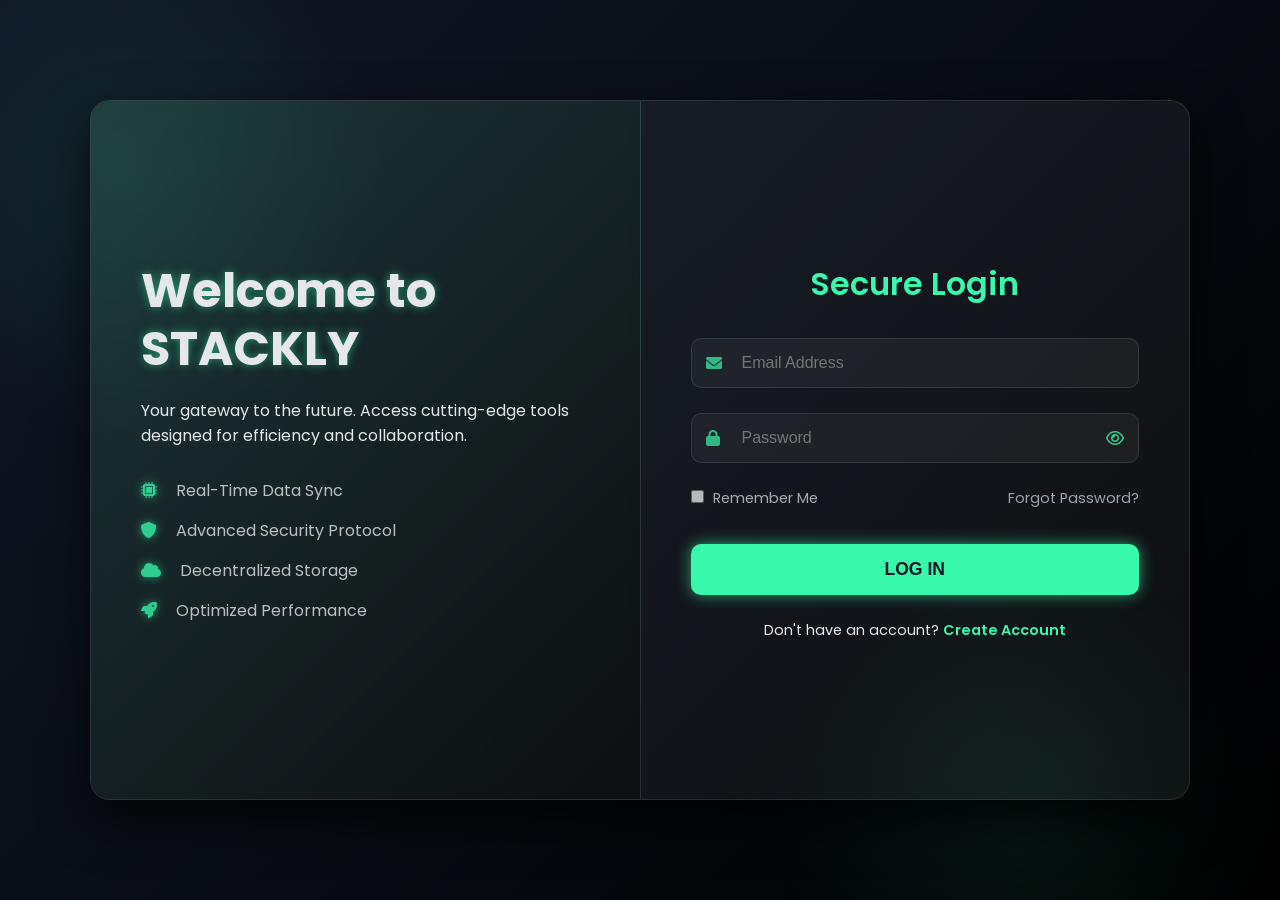
==== index.html @ 0e9701aa "Add files via upload" ====
<!DOCTYPE html>
<html lang="en">
  <head>
    <meta charset="UTF-8" />
    <meta name="viewport" content="width=device-width, initial-scale=1.0" />
    <title>GlowForge Login | Glassmorphism</title>
    <!-- Import Poppins font for modern look -->
    <link
      href="https://fonts.googleapis.com/css2?family=Poppins:wght@300;400;600;700&display=swap"
      rel="stylesheet"
    />
    <!-- Font Awesome for icons -->
    <link
      rel="stylesheet"
      href="https://cdnjs.cloudflare.com/ajax/libs/font-awesome/6.0.0-beta3/css/all.min.css"
    />
    <style>
      /* CSS Reset and Base Styles */
      :root {
        --dark-bg: #111827;
        --glass-bg: rgba(255, 255, 255, 0.05);
        --glass-border: rgba(255, 255, 255, 0.1);
        --neon-green: #38f8ac;
        --neon-shadow: 0 0 15px var(--neon-green), 0 0 30px var(--neon-green);
        --shadow-light: rgba(0, 0, 0, 0.3);
        --shadow-strong: rgba(0, 0, 0, 0.7);
      }

      * {
        margin: 0;
        padding: 0;
        box-sizing: border-box;
      }

      body {
        font-family: "Poppins", sans-serif;
        color: #e5e7eb;
        min-height: 100vh;
        display: flex;
        justify-content: center;
        align-items: center;
        background: linear-gradient(135deg, var(--dark-bg), #000000);
        overflow: hidden;
        position: relative;
        animation: backgroundShift 60s infinite alternate;
      }

      /* Subtle Background Animation (Floating Lights) */
      body::before {
        content: "";
        position: absolute;
        top: 0;
        left: 0;
        width: 100%;
        height: 100%;
        background: radial-gradient(
            circle at 10% 20%,
            rgba(56, 248, 172, 0.15) 0%,
            transparent 20%
          ),
          radial-gradient(
            circle at 80% 90%,
            rgba(56, 248, 172, 0.15) 0%,
            transparent 20%
          );
        animation: floatingLights 20s infinite alternate;
        opacity: 0.5;
        pointer-events: none;
      }

      @keyframes floatingLights {
        0% {
          transform: translate(0, 0) rotate(0deg);
        }
        100% {
          transform: translate(100px, 50px) rotate(5deg);
        }
      }

      /* Main Layout - Split Container */
      .login-container {
        display: flex;
        width: 90%;
        max-width: 1100px;
        min-height: 700px;
        background: var(--glass-bg);
        border: 1px solid var(--glass-border);
        border-radius: 20px;
        overflow: hidden;
        box-shadow: 0 20px 50px var(--shadow-strong);
        /* Initial state for card animation */
        opacity: 0;
        transform: translateY(20px);
        animation: fadeInSlide 1s forwards cubic-bezier(0.25, 0.8, 0.25, 1);
      }

      @keyframes fadeInSlide {
        to {
          opacity: 1;
          transform: translateY(0);
        }
      }

      /* Left Section - Welcome Text & Features */
      .welcome-section {
        flex: 1;
        padding: 50px;
        background: linear-gradient(
          135deg,
          rgba(56, 248, 172, 0.1),
          rgba(10, 10, 10, 0.5)
        );
        display: flex;
        flex-direction: column;
        justify-content: center;
        backdrop-filter: blur(5px);
        border-right: 1px solid var(--glass-border);
      }

      .welcome-section h1 {
        font-size: 3rem;
        font-weight: 700;
        line-height: 1.2;
        margin-bottom: 20px;
        text-shadow: 0 0 10px rgba(56, 248, 172, 0.5);
      }

      .feature-list {
        list-style: none;
        margin-top: 30px;
      }

      .feature-list li {
        font-size: 1rem;
        margin-bottom: 15px;
        opacity: 0.8;
        transition: color 0.3s ease;
      }

      .feature-list li:hover {
        color: var(--neon-green);
      }

      .feature-list i {
        color: var(--neon-green);
        margin-right: 15px;
        filter: drop-shadow(0 0 5px rgba(56, 248, 172, 0.7));
      }

      /* Right Section - Login Form */
      .form-section {
        flex: 1;
        padding: 50px;
        display: flex;
        flex-direction: column;
        justify-content: center;
      }

      .form-section h2 {
        font-size: 2rem;
        font-weight: 600;
        margin-bottom: 30px;
        color: var(--neon-green);
        text-align: center;
      }

      .input-group {
        position: relative;
        margin-bottom: 25px;
        transition: all 0.3s ease;
      }

      .input-field {
        width: 100%;
        padding: 15px 15px 15px 50px; /* Space for icon */
        background: rgba(255, 255, 255, 0.05);
        border: 1px solid var(--glass-border);
        border-radius: 10px;
        color: #e5e7eb;
        font-size: 1rem;
        outline: none;
        transition: all 0.3s ease;
      }

      /* Neon Glow Effect on Focus/Hover */
      .input-field:focus,
      .input-field:hover {
        border-color: var(--neon-green);
        box-shadow: 0 0 8px var(--neon-green);
      }

      .input-icon {
        position: absolute;
        top: 50%;
        left: 15px;
        transform: translateY(-50%);
        color: var(--neon-green);
        opacity: 0.7;
        transition: opacity 0.3s ease;
      }

      .input-field:focus + .input-icon {
        opacity: 1;
      }

      /* Password Toggle Styling */
      .password-toggle {
        position: absolute;
        right: 15px;
        top: 50%;
        transform: translateY(-50%);
        cursor: pointer;
        color: var(--neon-green);
        opacity: 0.8;
        transition: opacity 0.3s ease, transform 0.2s ease;
      }

      .password-toggle:hover {
        opacity: 1;
        transform: translateY(-50%) scale(1.1);
      }

      /* Links and Utility */
      .utility-links {
        display: flex;
        justify-content: space-between;
        margin-bottom: 35px;
        font-size: 0.9rem;
      }

      .utility-links a {
        color: #9ca3af;
        text-decoration: none;
        transition: color 0.3s ease, text-shadow 0.3s ease;
      }

      .utility-links a:hover {
        color: var(--neon-green);
        text-shadow: 0 0 5px rgba(56, 248, 172, 0.7);
      }

      /* Login Button - Glowing */
      .login-button {
        width: 100%;
        padding: 15px;
        background: var(--neon-green);
        border: none;
        border-radius: 10px;
        color: var(--dark-bg);
        font-size: 1.1rem;
        font-weight: 700;
        cursor: pointer;
        box-shadow: 0 0 15px rgba(56, 248, 172, 0.6);
        transition: all 0.3s ease;
        position: relative;
        overflow: hidden;
        z-index: 1;
      }

      .login-button::before {
        content: "";
        position: absolute;
        top: 0;
        left: -100%;
        width: 100%;
        height: 100%;
        background: rgba(255, 255, 255, 0.2);
        transition: all 0.4s ease-in-out;
        z-index: 0;
      }

      .login-button:hover {
        background: #25d490;
        box-shadow: 0 0 25px var(--neon-green), 0 0 50px var(--neon-green);
      }

      .login-button:hover::before {
        left: 100%;
      }

      .login-button span {
        position: relative;
        z-index: 2;
      }

      /* Sign up link below the form */
      .signup-text {
        text-align: center;
        margin-top: 25px;
        font-size: 0.9rem;
      }

      .signup-text a {
        color: var(--neon-green);
        text-decoration: none;
        font-weight: 600;
        transition: color 0.3s ease;
      }

      .signup-text a:hover {
        text-decoration: underline;
      }

      /* ======================================= */
      /* RESPONSIVENESS (Mobile/Tablet) */
      /* ======================================= */

      @media (max-width: 1024px) {
        .login-container {
          width: 95%;
          min-height: auto;
          flex-direction: column; /* Stack vertically */
          margin: 40px 0;
        }

        .welcome-section {
          padding: 40px;
          text-align: center;
          border-right: none;
          border-bottom: 1px solid var(--glass-border);
        }

        .welcome-section h1 {
          font-size: 2.2rem;
          margin-bottom: 15px;
        }

        .feature-list {
          margin-top: 20px;
          text-align: left;
          padding-left: 20px;
        }

        .form-section {
          padding: 40px;
        }

        .form-section h2 {
          margin-bottom: 20px;
        }
      }

      @media (max-width: 600px) {
        body {
          padding: 20px;
          align-items: flex-start; /* Start from top on small screens */
        }

        .login-container {
          margin: 0;
          border-radius: 10px;
        }

        .welcome-section {
          padding: 30px;
        }

        .welcome-section h1 {
          font-size: 1.8rem;
        }

        .feature-list {
          display: none; /* Hide features on smallest screen for cleaner view */
        }

        .form-section {
          padding: 30px;
        }

        .form-section h2 {
          font-size: 1.5rem;
        }
      }
    </style>
  </head>
  <body>
    <div class="login-container">
      <!-- Left Section: Welcome Text and Features -->
      <div class="welcome-section">
        <h1>Welcome to STACKLY</h1>
        <p>
          Your gateway to the future. Access cutting-edge tools designed for
          efficiency and collaboration.
        </p>

        <ul class="feature-list">
          <li><i class="fas fa-microchip"></i> Real-Time Data Sync</li>
          <li><i class="fas fa-shield-alt"></i> Advanced Security Protocol</li>
          <li><i class="fas fa-cloud"></i> Decentralized Storage</li>
          <li><i class="fas fa-rocket"></i> Optimized Performance</li>
        </ul>
      </div>

      <!-- Right Section: Login Form -->
      <div class="form-section">
        <h2>Secure Login</h2>
        <form id="loginForm" action="./404.html">
          <!-- Email Input -->
          <div class="input-group">
            <input
              type="email"
              id="email"
              class="input-field"
              placeholder="Email Address"
              required
            />
            <i class="fas fa-envelope input-icon"></i>
          </div>

          <!-- Password Input with Toggle -->
          <div class="input-group">
            <input
              type="password"
              id="password"
              class="input-field"
              placeholder="Password"
              required
            />
            <i class="fas fa-lock input-icon"></i>
            <i class="far fa-eye password-toggle" id="togglePassword"></i>
          </div>

          <!-- Utility Links -->
          <div class="utility-links">
            <label for="remember" style="opacity: 0.7; cursor: pointer">
              <input type="checkbox" id="remember" style="margin-right: 5px" />
              Remember Me
            </label>
            <a href="./404.html" class="forgot-password-link"
              >Forgot Password?</a
            >
          </div>

          <!-- Glowing Login Button -->
          <button type="submit" class="login-button">
            <span>LOG IN</span>
          </button>
        </form>

        <!-- Create Account Link -->
        <p class="signup-text">
          Don't have an account? <a href="#">Create Account</a>
        </p>
      </div>
    </div>

    <!-- Minimal JavaScript for "Show Password" Toggle -->
    <script>
      document.addEventListener("DOMContentLoaded", () => {
        const togglePassword = document.getElementById("togglePassword");
        const passwordInput = document.getElementById("password");

        if (togglePassword && passwordInput) {
          togglePassword.addEventListener("click", function () {
            // Toggle the type attribute
            const type =
              passwordInput.getAttribute("type") === "password"
                ? "text"
                : "password";
            passwordInput.setAttribute("type", type);

            // Toggle the eye icon
            this.classList.toggle("fa-eye");
            this.classList.toggle("fa-eye-slash");
          });
        }

        // Prevent default form submission for demonstration purposes
        const loginForm = document.getElementById("loginForm");
        if (loginForm) {
          loginForm.addEventListener("submit", function (e) {
            e.preventDefault();
            // In a real application, you would handle login logic here.
            console.log("Login attempt with:", {
              email: document.getElementById("email").value,
              password: document.getElementById("password").value,
            });
          });
        }
      });
    </script>
  </body>
</html>
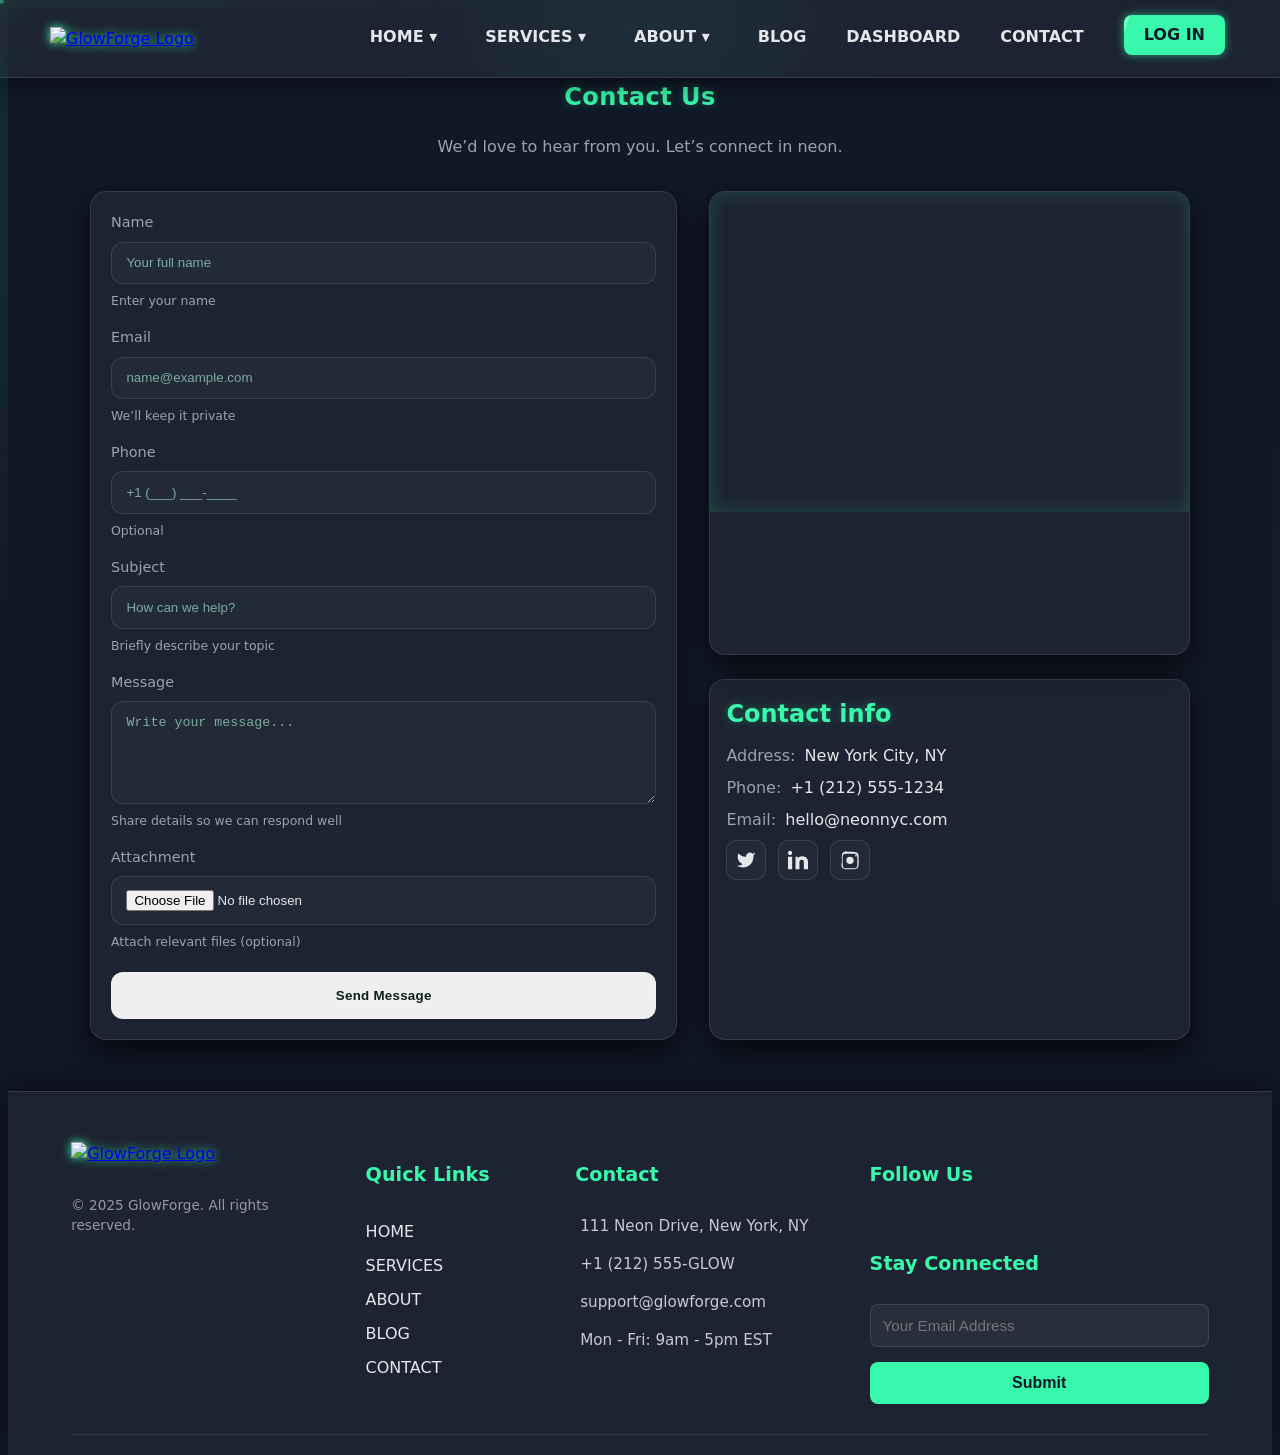
==== commit 48e700a9: "Add files via upload" ====
--- a/index.html
+++ b/index.html
@@ -2,482 +2,316 @@
 <html lang="en">
   <head>
     <meta charset="UTF-8" />
-    <meta name="viewport" content="width=device-width, initial-scale=1.0" />
-    <title>GlowForge Login | Glassmorphism</title>
-    <!-- Import Poppins font for modern look -->
-    <link
-      href="https://fonts.googleapis.com/css2?family=Poppins:wght@300;400;600;700&display=swap"
-      rel="stylesheet"
-    />
-    <!-- Font Awesome for icons -->
-    <link
-      rel="stylesheet"
-      href="https://cdnjs.cloudflare.com/ajax/libs/font-awesome/6.0.0-beta3/css/all.min.css"
-    />
-    <style>
-      /* CSS Reset and Base Styles */
-      :root {
-        --dark-bg: #111827;
-        --glass-bg: rgba(255, 255, 255, 0.05);
-        --glass-border: rgba(255, 255, 255, 0.1);
-        --neon-green: #38f8ac;
-        --neon-shadow: 0 0 15px var(--neon-green), 0 0 30px var(--neon-green);
-        --shadow-light: rgba(0, 0, 0, 0.3);
-        --shadow-strong: rgba(0, 0, 0, 0.7);
-      }
-
-      * {
-        margin: 0;
-        padding: 0;
-        box-sizing: border-box;
-      }
-
-      body {
-        font-family: "Poppins", sans-serif;
-        color: #e5e7eb;
-        min-height: 100vh;
-        display: flex;
-        justify-content: center;
-        align-items: center;
-        background: linear-gradient(135deg, var(--dark-bg), #000000);
-        overflow: hidden;
-        position: relative;
-        animation: backgroundShift 60s infinite alternate;
-      }
-
-      /* Subtle Background Animation (Floating Lights) */
-      body::before {
-        content: "";
-        position: absolute;
-        top: 0;
-        left: 0;
-        width: 100%;
-        height: 100%;
-        background: radial-gradient(
-            circle at 10% 20%,
-            rgba(56, 248, 172, 0.15) 0%,
-            transparent 20%
-          ),
-          radial-gradient(
-            circle at 80% 90%,
-            rgba(56, 248, 172, 0.15) 0%,
-            transparent 20%
-          );
-        animation: floatingLights 20s infinite alternate;
-        opacity: 0.5;
-        pointer-events: none;
-      }
-
-      @keyframes floatingLights {
-        0% {
-          transform: translate(0, 0) rotate(0deg);
-        }
-        100% {
-          transform: translate(100px, 50px) rotate(5deg);
-        }
-      }
-
-      /* Main Layout - Split Container */
-      .login-container {
-        display: flex;
-        width: 90%;
-        max-width: 1100px;
-        min-height: 700px;
-        background: var(--glass-bg);
-        border: 1px solid var(--glass-border);
-        border-radius: 20px;
-        overflow: hidden;
-        box-shadow: 0 20px 50px var(--shadow-strong);
-        /* Initial state for card animation */
-        opacity: 0;
-        transform: translateY(20px);
-        animation: fadeInSlide 1s forwards cubic-bezier(0.25, 0.8, 0.25, 1);
-      }
-
-      @keyframes fadeInSlide {
-        to {
-          opacity: 1;
-          transform: translateY(0);
-        }
-      }
-
-      /* Left Section - Welcome Text & Features */
-      .welcome-section {
-        flex: 1;
-        padding: 50px;
-        background: linear-gradient(
-          135deg,
-          rgba(56, 248, 172, 0.1),
-          rgba(10, 10, 10, 0.5)
-        );
-        display: flex;
-        flex-direction: column;
-        justify-content: center;
-        backdrop-filter: blur(5px);
-        border-right: 1px solid var(--glass-border);
-      }
-
-      .welcome-section h1 {
-        font-size: 3rem;
-        font-weight: 700;
-        line-height: 1.2;
-        margin-bottom: 20px;
-        text-shadow: 0 0 10px rgba(56, 248, 172, 0.5);
-      }
-
-      .feature-list {
-        list-style: none;
-        margin-top: 30px;
-      }
-
-      .feature-list li {
-        font-size: 1rem;
-        margin-bottom: 15px;
-        opacity: 0.8;
-        transition: color 0.3s ease;
-      }
-
-      .feature-list li:hover {
-        color: var(--neon-green);
-      }
-
-      .feature-list i {
-        color: var(--neon-green);
-        margin-right: 15px;
-        filter: drop-shadow(0 0 5px rgba(56, 248, 172, 0.7));
-      }
-
-      /* Right Section - Login Form */
-      .form-section {
-        flex: 1;
-        padding: 50px;
-        display: flex;
-        flex-direction: column;
-        justify-content: center;
-      }
-
-      .form-section h2 {
-        font-size: 2rem;
-        font-weight: 600;
-        margin-bottom: 30px;
-        color: var(--neon-green);
-        text-align: center;
-      }
-
-      .input-group {
-        position: relative;
-        margin-bottom: 25px;
-        transition: all 0.3s ease;
-      }
-
-      .input-field {
-        width: 100%;
-        padding: 15px 15px 15px 50px; /* Space for icon */
-        background: rgba(255, 255, 255, 0.05);
-        border: 1px solid var(--glass-border);
-        border-radius: 10px;
-        color: #e5e7eb;
-        font-size: 1rem;
-        outline: none;
-        transition: all 0.3s ease;
-      }
-
-      /* Neon Glow Effect on Focus/Hover */
-      .input-field:focus,
-      .input-field:hover {
-        border-color: var(--neon-green);
-        box-shadow: 0 0 8px var(--neon-green);
-      }
-
-      .input-icon {
-        position: absolute;
-        top: 50%;
-        left: 15px;
-        transform: translateY(-50%);
-        color: var(--neon-green);
-        opacity: 0.7;
-        transition: opacity 0.3s ease;
-      }
-
-      .input-field:focus + .input-icon {
-        opacity: 1;
-      }
-
-      /* Password Toggle Styling */
-      .password-toggle {
-        position: absolute;
-        right: 15px;
-        top: 50%;
-        transform: translateY(-50%);
-        cursor: pointer;
-        color: var(--neon-green);
-        opacity: 0.8;
-        transition: opacity 0.3s ease, transform 0.2s ease;
-      }
-
-      .password-toggle:hover {
-        opacity: 1;
-        transform: translateY(-50%) scale(1.1);
-      }
-
-      /* Links and Utility */
-      .utility-links {
-        display: flex;
-        justify-content: space-between;
-        margin-bottom: 35px;
-        font-size: 0.9rem;
-      }
-
-      .utility-links a {
-        color: #9ca3af;
-        text-decoration: none;
-        transition: color 0.3s ease, text-shadow 0.3s ease;
-      }
-
-      .utility-links a:hover {
-        color: var(--neon-green);
-        text-shadow: 0 0 5px rgba(56, 248, 172, 0.7);
-      }
-
-      /* Login Button - Glowing */
-      .login-button {
-        width: 100%;
-        padding: 15px;
-        background: var(--neon-green);
-        border: none;
-        border-radius: 10px;
-        color: var(--dark-bg);
-        font-size: 1.1rem;
-        font-weight: 700;
-        cursor: pointer;
-        box-shadow: 0 0 15px rgba(56, 248, 172, 0.6);
-        transition: all 0.3s ease;
-        position: relative;
-        overflow: hidden;
-        z-index: 1;
-      }
-
-      .login-button::before {
-        content: "";
-        position: absolute;
-        top: 0;
-        left: -100%;
-        width: 100%;
-        height: 100%;
-        background: rgba(255, 255, 255, 0.2);
-        transition: all 0.4s ease-in-out;
-        z-index: 0;
-      }
-
-      .login-button:hover {
-        background: #25d490;
-        box-shadow: 0 0 25px var(--neon-green), 0 0 50px var(--neon-green);
-      }
-
-      .login-button:hover::before {
-        left: 100%;
-      }
-
-      .login-button span {
-        position: relative;
-        z-index: 2;
-      }
-
-      /* Sign up link below the form */
-      .signup-text {
-        text-align: center;
-        margin-top: 25px;
-        font-size: 0.9rem;
-      }
-
-      .signup-text a {
-        color: var(--neon-green);
-        text-decoration: none;
-        font-weight: 600;
-        transition: color 0.3s ease;
-      }
-
-      .signup-text a:hover {
-        text-decoration: underline;
-      }
-
-      /* ======================================= */
-      /* RESPONSIVENESS (Mobile/Tablet) */
-      /* ======================================= */
-
-      @media (max-width: 1024px) {
-        .login-container {
-          width: 95%;
-          min-height: auto;
-          flex-direction: column; /* Stack vertically */
-          margin: 40px 0;
-        }
-
-        .welcome-section {
-          padding: 40px;
-          text-align: center;
-          border-right: none;
-          border-bottom: 1px solid var(--glass-border);
-        }
-
-        .welcome-section h1 {
-          font-size: 2.2rem;
-          margin-bottom: 15px;
-        }
-
-        .feature-list {
-          margin-top: 20px;
-          text-align: left;
-          padding-left: 20px;
-        }
-
-        .form-section {
-          padding: 40px;
-        }
-
-        .form-section h2 {
-          margin-bottom: 20px;
-        }
-      }
-
-      @media (max-width: 600px) {
-        body {
-          padding: 20px;
-          align-items: flex-start; /* Start from top on small screens */
-        }
-
-        .login-container {
-          margin: 0;
-          border-radius: 10px;
-        }
-
-        .welcome-section {
-          padding: 30px;
-        }
-
-        .welcome-section h1 {
-          font-size: 1.8rem;
-        }
-
-        .feature-list {
-          display: none; /* Hide features on smallest screen for cleaner view */
-        }
-
-        .form-section {
-          padding: 30px;
-        }
-
-        .form-section h2 {
-          font-size: 1.5rem;
-        }
-      }
-    </style>
+    <meta name="viewport" content="width=device-width, initial-scale=1" />
+    <title>Contact — Neon NYC</title>
+    <link rel="stylesheet" href="sub.css" />
   </head>
   <body>
-    <div class="login-container">
-      <!-- Left Section: Welcome Text and Features -->
-      <div class="welcome-section">
-        <h1>Welcome to STACKLY</h1>
-        <p>
-          Your gateway to the future. Access cutting-edge tools designed for
-          efficiency and collaboration.
-        </p>
-
-        <ul class="feature-list">
-          <li><i class="fas fa-microchip"></i> Real-Time Data Sync</li>
-          <li><i class="fas fa-shield-alt"></i> Advanced Security Protocol</li>
-          <li><i class="fas fa-cloud"></i> Decentralized Storage</li>
-          <li><i class="fas fa-rocket"></i> Optimized Performance</li>
-        </ul>
+    <nav class="navbar">
+      <a href="#" class="logo">
+        <!-- Placeholder Logo -->
+        <img
+          src="logo.png"
+          alt="GlowForge Logo"
+          onerror="this.onerror=null;this.src='https://placehold.co/150x40/38f8ac/111827?text=GlowForge'"
+        />
+      </a>
+
+      <!-- Hamburger Icon for Mobile -->
+      <div class="hamburger">
+        <span class="bar"></span>
+        <span class="bar"></span>
+        <span class="bar"></span>
       </div>
 
-      <!-- Right Section: Login Form -->
-      <div class="form-section">
-        <h2>Secure Login</h2>
-        <form id="loginForm" action="./404.html">
-          <!-- Email Input -->
-          <div class="input-group">
+      <!-- Navigation Menu -->
+      <ul class="nav-menu">
+        <!-- HOME Dropdown -->
+        <li class="nav-item dropdown">
+          <a href="#" class="nav-link"
+            >HOME ▾<i class="fas fa-chevron-down dropdown-arrow"></i
+          ></a>
+          <ul class="dropdown-content">
+            <li><a href="#">HOME2</a></li>
+          </ul>
+        </li>
+
+        <!-- SERVICES Dropdown -->
+        <li class="nav-item dropdown">
+          <a href="#" class="nav-link"
+            >SERVICES ▾<i class="fas fa-chevron-down dropdown-arrow"></i
+          ></a>
+          <ul class="dropdown-content">
+            <li><a href="#">SERVICE1</a></li>
+            <li><a href="#">SERVICE2</a></li>
+            <li><a href="#">SERVICE3</a></li>
+            <li><a href="#">SERVICE4</a></li>
+            <li><a href="#">SERVICE5</a></li>
+          </ul>
+        </li>
+
+        <!-- ABOUT Dropdown -->
+        <li class="nav-item dropdown">
+          <a href="#" class="nav-link"
+            >ABOUT ▾<i class="fas fa-chevron-down dropdown-arrow"></i
+          ></a>
+          <ul class="dropdown-content">
+            <li><a href="#">ABOUT1</a></li>
+            <li><a href="#">ABOUT2</a></li>
+            <li><a href="#">ABOUT3</a></li>
+            <li><a href="#">ABOUT4</a></li>
+            <li><a href="#">ABOUT5</a></li>
+          </ul>
+        </li>
+
+        <li class="nav-item"><a href="#" class="nav-link">BLOG</a></li>
+        <li class="nav-item"><a href="#" class="nav-link">DASHBOARD</a></li>
+        <li class="nav-item">
+          <a href="contact.html" class="nav-link">CONTACT</a>
+        </li>
+
+        <!-- Login Button -->
+        <li class="nav-item">
+          <a href="./login.html" class="login-button">
+            <span>LOG IN</span>
+          </a>
+        </li>
+      </ul>
+    </nav>
+    <!-- Animated background: gradient and glowing particles -->
+    <div class="background">
+      <div class="gradient"></div>
+      <div class="particles"></div>
+    </div>
+
+    <!-- Main wrapper ensures perfect centering -->
+    <main class="contact-wrapper">
+      <section class="contact-container">
+        <!-- Neon heading with subtle text shadow -->
+        <header class="contact-header">
+          <h1>Contact Us</h1>
+          <p>We’d love to hear from you. Let’s connect in neon.</p>
+        </header>
+
+        <!-- Responsive two-column: form + map on desktop; stacked on mobile -->
+        <div class="content-grid">
+          <!-- Glassmorphism contact form -->
+          <form id="contactForm" class="contact-form" novalidate>
+            <!-- Name -->
+            <div class="form-group">
+              <label for="name">Name</label>
+              <input
+                type="text"
+                id="name"
+                name="name"
+                placeholder="Your full name"
+                required
+                autocomplete="name"
+              />
+              <span class="input-hint">Enter your name</span>
+              <span class="error-msg">Please enter your name.</span>
+            </div>
+
+            <!-- Email -->
+            <div class="form-group">
+              <label for="email">Email</label>
+              <input
+                type="email"
+                id="email"
+                name="email"
+                placeholder="name@example.com"
+                required
+                autocomplete="email"
+              />
+              <span class="input-hint">We’ll keep it private</span>
+              <span class="error-msg">Please enter a valid email.</span>
+            </div>
+
+            <!-- Phone -->
+            <div class="form-group">
+              <label for="phone">Phone</label>
+              <input
+                type="tel"
+                id="phone"
+                name="phone"
+                placeholder="+1 (___) ___-____"
+                autocomplete="tel"
+              />
+              <span class="input-hint">Optional</span>
+              <span class="error-msg">Please enter a valid phone number.</span>
+            </div>
+
+            <!-- Subject -->
+            <div class="form-group">
+              <label for="subject">Subject</label>
+              <input
+                type="text"
+                id="subject"
+                name="subject"
+                placeholder="How can we help?"
+                required
+              />
+              <span class="input-hint">Briefly describe your topic</span>
+              <span class="error-msg">Subject can’t be empty.</span>
+            </div>
+
+            <!-- Message -->
+            <div class="form-group">
+              <label for="message">Message</label>
+              <textarea
+                id="message"
+                name="message"
+                placeholder="Write your message..."
+                rows="5"
+                required
+              ></textarea>
+              <span class="input-hint"
+                >Share details so we can respond well</span
+              >
+              <span class="error-msg">Message can’t be empty.</span>
+            </div>
+
+            <!-- File attachment -->
+            <div class="form-group file-group">
+              <label for="attachment">Attachment</label>
+              <input
+                type="file"
+                id="attachment"
+                name="attachment"
+                accept=".pdf,.png,.jpg,.jpeg,.doc,.docx"
+              />
+              <span class="input-hint">Attach relevant files (optional)</span>
+            </div>
+
+            <!-- Submit -->
+            <button type="submit" class="neon-btn">Send Message</button>
+
+            <!-- Success / error toasts (animated via JS) -->
+            <div id="formStatus" class="form-status" aria-live="polite"></div>
+          </form>
+
+          <!-- NYC Map with subtle border and shadow; iframe keeps things pure HTML/JS -->
+          <aside class="map-wrap">
+            <div class="map-card">
+              <iframe
+                title="Map of New York City"
+                loading="lazy"
+                referrerpolicy="no-referrer-when-downgrade"
+                src="https://www.google.com/maps?q=New+York+City&output=embed"
+              ></iframe>
+            </div>
+
+            <!-- Contact info with social icons -->
+            <div class="info-card">
+              <h2>Contact info</h2>
+              <ul class="info-list">
+                <li>
+                  <span class="label">Address:</span>
+                  <span>New York City, NY</span>
+                </li>
+                <li>
+                  <span class="label">Phone:</span>
+                  <a href="tel:+12125551234">+1 (212) 555-1234</a>
+                </li>
+                <li>
+                  <span class="label">Email:</span>
+                  <a href="mailto:hello@neonnyc.com">hello@neonnyc.com</a>
+                </li>
+              </ul>
+
+              <!-- Inline SVG social icons with neon hover -->
+              <div class="socials">
+                <a class="social-link" href="#" aria-label="Twitter">
+                  <!-- Twitter SVG -->
+                  <svg viewBox="0 0 24 24" aria-hidden="true">
+                    <path
+                      d="M23 3a10.9 10.9 0 0 1-3.14 1.53A4.48 4.48 0 0 0 12.07 7v1A10.66 10.66 0 0 1 3 4s-4 9 5 13a11.64 11.64 0 0 1-7 2c9 5 20 0 20-11.5a4.5 4.5 0 0 0-.08-.83A7.72 7.72 0 0 0 23 3z"
+                    ></path>
+                  </svg>
+                </a>
+                <a class="social-link" href="#" aria-label="LinkedIn">
+                  <!-- LinkedIn SVG -->
+                  <svg viewBox="0 0 24 24" aria-hidden="true">
+                    <path
+                      d="M4.98 3.5C4.98 4.88 3.86 6 2.5 6S0 4.88 0 3.5 1.12 1 2.5 1 4.98 2.12 4.98 3.5zM0 8h5v15H0V8zm7 0h4.8v2.1h.07c.67-1.25 2.3-2.57 4.73-2.57C21.4 7.53 24 10.04 24 14.3V23H19v-7.3c0-1.74-.03-3.98-2.43-3.98-2.43 0-2.8 1.9-2.8 3.86V23H9V8z"
+                    ></path>
+                  </svg>
+                </a>
+                <a class="social-link" href="./404.html" aria-label="Instagram">
+                  <!-- Instagram SVG -->
+                  <svg viewBox="0 0 24 24" aria-hidden="true">
+                    <path
+                      d="M12 2.2c3.2 0 3.6 0 4.9.07 1.3.06 2 .28 2.47.47.62.24 1.06.53 1.53 1 .47.47.76.91 1 1.53.19.47.41 1.17.47 2.47.07 1.3.07 1.7.07 4.9s0 3.6-.07 4.9c-.06 1.3-.28 2-.47 2.47-.24.62-.53 1.06-1 1.53-.47.47-.91.76-1.53 1-.47.19-1.17.41-2.47.47-1.3.07-1.7.07-4.9.07s-3.6 0-4.9-.07c-1.3-.06-2-.28-2.47-.47-.62-.24-1.06-.53-1.53-1-.47-.47-.76-.91-1-1.53-.19-.47-.41-1.17-.47-2.47C2.2 15.6 2.2 15.2 2.2 12s0-3.6.07-4.9c.06-1.3.28-2 .47-2.47.24-.62.53-1.06 1-1.53.47-.47.91-.76 1.53-1 .47-.19 1.17-.41 2.47-.47C8.4 2.2 8.8 2.2 12 2.2zm0 2.2c-3.1 0-3.5 0-4.7.07-1.13.05-1.74.24-2.15.4-.36.14-.62.31-.9.6-.29.28-.46.54-.6.9-.16.41-.35 1.02-.4 2.15-.07 1.2-.07 1.6-.07 4.7s0 3.5.07 4.7c.05 1.13.24 1.74.4 2.15.14.36.31.62.6.9.28.29.54.46.9.6.41.16 1.02.35 2.15.4 1.2.07 1.6.07 4.7.07s3.5 0 4.7-.07c1.13-.05 1.74-.24 2.15-.4.36-.14.62-.31.9-.6.29-.28.46-.54.6-.9.16-.41.35-1.02.4-2.15.07-1.2.07-1.6.07-4.7s0-3.5-.07-4.7c-.05-1.13-.24-1.74-.4-2.15-.14-.36-.31-.62-.6-.9-.28-.29-.54-.46-.9-.6-.41-.16-1.02-.35-2.15-.4-1.2-.07-1.6-.07-4.7-.07zm0 3.6a4.4 4.4 0 1 1 0 8.8 4.4 4.4 0 0 1 0-8.8zm7.1-2.2a1 1 0 1 1 0 2 1 1 0 0 1 0-2z"
+                    ></path>
+                  </svg>
+                </a>
+              </div>
+            </div>
+          </aside>
+        </div>
+      </section>
+    </main>
+    <footer class="glass-footer">
+      <div class="footer-container">
+        <div class="footer-section logo-section">
+          <a href="#" class="logo-link">
+            <img
+              src="logo.png"
+              alt="GlowForge Logo"
+              class="footer-logo"
+              onerror="this.onerror=null;this.src='https://placehold.co/180x45/38f8ac/111827?text=GlowForge+Logo'"
+            />
+          </a>
+          <p class="copyright">&copy; 2025 GlowForge. All rights reserved.</p>
+        </div>
+
+        <div class="footer-section quick-links">
+          <h3>Quick Links</h3>
+          <ul>
+            <li><a href="#">HOME</a></li>
+            <li><a href="#">SERVICES</a></li>
+            <li><a href="#">ABOUT</a></li>
+            <li><a href="#">BLOG</a></li>
+            <li><a href="#">CONTACT</a></li>
+          </ul>
+        </div>
+
+        <div class="footer-section company-info">
+          <h3>Contact</h3>
+          <p>
+            <i class="fas fa-map-marker-alt"></i> 111 Neon Drive, New York, NY
+          </p>
+          <p><i class="fas fa-phone"></i> +1 (212) 555-GLOW</p>
+          <p><i class="fas fa-envelope"></i> support@glowforge.com</p>
+          <p><i class="fas fa-clock"></i> Mon - Fri: 9am - 5pm EST</p>
+        </div>
+
+        <div class="footer-section follow-newsletter">
+          <h3>Follow Us</h3>
+          <div class="social-icons">
+            <a href="#"><i class="fab fa-linkedin"></i></a>
+            <a href="#"><i class="fab fa-twitter"></i></a>
+            <a href="#"><i class="fab fa-instagram"></i></a>
+            <a href="#"><i class="fab fa-github"></i></a>
+          </div>
+
+          <h3 class="newsletter-title">Stay Connected</h3>
+          <form id="newsletter-form" class="newsletter-form">
             <input
               type="email"
-              id="email"
-              class="input-field"
-              placeholder="Email Address"
+              id="email-input"
+              placeholder="Your Email Address"
               required
             />
-            <i class="fas fa-envelope input-icon"></i>
-          </div>
-
-          <!-- Password Input with Toggle -->
-          <div class="input-group">
-            <input
-              type="password"
-              id="password"
-              class="input-field"
-              placeholder="Password"
-              required
-            />
-            <i class="fas fa-lock input-icon"></i>
-            <i class="far fa-eye password-toggle" id="togglePassword"></i>
-          </div>
-
-          <!-- Utility Links -->
-          <div class="utility-links">
-            <label for="remember" style="opacity: 0.7; cursor: pointer">
-              <input type="checkbox" id="remember" style="margin-right: 5px" />
-              Remember Me
-            </label>
-            <a href="./404.html" class="forgot-password-link"
-              >Forgot Password?</a
-            >
-          </div>
-
-          <!-- Glowing Login Button -->
-          <button type="submit" class="login-button">
-            <span>LOG IN</span>
-          </button>
-        </form>
-
-        <!-- Create Account Link -->
-        <p class="signup-text">
-          Don't have an account? <a href="#">Create Account</a>
-        </p>
+            <button type="submit" id="newsletter-submit" class="neon-button">
+              Submit
+            </button>
+          </form>
+        </div>
       </div>
-    </div>
-
-    <!-- Minimal JavaScript for "Show Password" Toggle -->
-    <script>
-      document.addEventListener("DOMContentLoaded", () => {
-        const togglePassword = document.getElementById("togglePassword");
-        const passwordInput = document.getElementById("password");
-
-        if (togglePassword && passwordInput) {
-          togglePassword.addEventListener("click", function () {
-            // Toggle the type attribute
-            const type =
-              passwordInput.getAttribute("type") === "password"
-                ? "text"
-                : "password";
-            passwordInput.setAttribute("type", type);
-
-            // Toggle the eye icon
-            this.classList.toggle("fa-eye");
-            this.classList.toggle("fa-eye-slash");
-          });
-        }
-
-        // Prevent default form submission for demonstration purposes
-        const loginForm = document.getElementById("loginForm");
-        if (loginForm) {
-          loginForm.addEventListener("submit", function (e) {
-            e.preventDefault();
-            // In a real application, you would handle login logic here.
-            console.log("Login attempt with:", {
-              email: document.getElementById("email").value,
-              password: document.getElementById("password").value,
-            });
-          });
-        }
-      });
-    </script>
+    </footer>
+    <script src="contact.js"></script>
+    <script src="./nav.js"></script>
+    <script src="./footer.js"></script>
   </body>
 </html>
--- a/sub.css
+++ b/sub.css
@@ -0,0 +1,1117 @@
+/* Root theme variables (provided) */
+:root {
+  --dark-bg: #111827;
+  --glass-bg: rgba(255, 255, 255, 0.05);
+  --glass-border: rgba(255, 255, 255, 0.1);
+  --neon-green: #38f8ac;
+  --neon-shadow: 0 0 15px var(--neon-green), 0 0 30px var(--neon-green);
+  --shadow-strong: rgba(0, 0, 0, 0.7);
+  --text: #e5e7eb;
+  --muted: #9ca3af;
+}
+
+/* Global reset */
+* {
+  box-sizing: border-box;
+}
+html,
+body {
+  height: 100%;
+  background: var(--dark-bg);
+  color: var(--text);
+  font-family: Inter, system-ui, -apple-system, Segoe UI, Roboto,
+    "Helvetica Neue", Arial, "Noto Sans", "Liberation Sans", sans-serif;
+  line-height: 1.5;
+}
+/* Subtle Floating Light Effect (Consistent with theme) */
+.navbar::before {
+  content: "";
+  position: absolute;
+  top: 0;
+  left: 0;
+  width: 100%;
+  height: 100%;
+  background: radial-gradient(
+    circle at 50% 10%,
+    rgba(56, 248, 172, 0.1) 0%,
+    transparent 40%
+  );
+  animation: floatingLightMove 30s infinite alternate;
+  opacity: 0.5;
+  pointer-events: none;
+  z-index: 0; /* Behind content */
+}
+
+@keyframes floatingLightMove {
+  0% {
+    transform: translateY(0);
+  }
+  100% {
+    transform: translateY(10px);
+  }
+}
+
+/* Base Navbar Styling (Glassmorphism Panel) */
+.navbar {
+  position: fixed;
+  top: 0;
+  left: 0;
+  width: 100%;
+  display: flex;
+  justify-content: space-between;
+  align-items: center;
+  padding: 15px 50px;
+
+  background: var(--glass-bg); /* Transparent background */
+  backdrop-filter: blur(10px); /* Glass blur effect */
+  border-bottom: 1px solid var(--glass-border);
+  box-shadow: 0 4px 30px rgba(0, 0, 0, 0.5);
+
+  z-index: 1000;
+}
+
+/* Logo */
+.logo img {
+  height: 35px;
+  width: auto;
+  filter: drop-shadow(0 0 5px var(--neon-green));
+}
+
+/* Main Menu List */
+.nav-menu {
+  display: flex;
+  list-style: none;
+  margin: 0;
+  padding: 0;
+  gap: 30px;
+}
+
+/* Desktop Hover Fix: Increased padding to create seamless transition */
+.nav-item {
+  position: relative;
+  padding: 0 5px;
+}
+
+/* General Link Styling */
+.nav-link {
+  color: var(--text-color);
+  text-decoration: none;
+  font-weight: 600;
+  padding: 10px 0;
+  transition: all 0.3s ease;
+  display: flex;
+  align-items: center;
+}
+
+/* Active/Hover Glow Effect on Links */
+.nav-link:hover,
+.nav-link.active {
+  color: var(--neon-green);
+  text-shadow: 0 0 8px rgba(56, 248, 172, 0.7);
+}
+
+/* Dropdown Arrow Styling (Desktop only) */
+.dropdown-arrow {
+  font-size: 0.7em;
+  margin-left: 8px;
+  transition: transform 0.3s ease;
+}
+
+/* Dropdown Container */
+.dropdown-content {
+  display: none; /* Hidden by default */
+  position: absolute;
+  top: 100%; /* Position right below the link */
+  left: 0;
+  min-width: 150px;
+  list-style: none;
+  padding: 10px 0;
+  margin-top: 0px; /* Ensure no gap between link and dropdown */
+
+  background: var(--dark-bg);
+
+  border: 1px solid var(--glass-border);
+  border-radius: 8px;
+  box-shadow: 0 8px 16px rgba(0, 0, 0, 0.7);
+
+  z-index: 10;
+
+  /* Animation initial state */
+  opacity: 0;
+  transform: translateY(5px);
+  transition: opacity 0.3s ease, transform 0.3s ease;
+}
+
+/* Dropdown Link Styling */
+.dropdown-content li a {
+  color: var(--neon-green);
+  padding: 10px 20px;
+  text-decoration: none;
+  display: block;
+  font-weight: 400;
+  transition: background-color 0.3s ease, color 0.3s ease;
+}
+
+.dropdown-content li a:hover {
+  background-color: rgba(56, 248, 172, 0.1);
+  color: var(--neon-green);
+}
+
+/* Show Dropdown on Desktop Hover */
+.nav-item.dropdown:hover > .dropdown-content {
+  display: block;
+  opacity: 1;
+  transform: translateY(0);
+}
+
+/* Rotate arrow when dropdown is open (Desktop) */
+.dropdown:hover > .nav-link > .dropdown-arrow {
+  transform: rotate(180deg);
+}
+
+/* --- LOGIN BUTTON (Unique Style) --- */
+.login-button {
+  padding: 8px 20px;
+  background: var(--neon-green);
+  border: none;
+  border-radius: 8px;
+  color: var(--dark-bg);
+  font-size: 1rem;
+  font-weight: 700;
+  text-decoration: none;
+  cursor: pointer;
+  box-shadow: 0 0 10px rgba(56, 248, 172, 0.6);
+  transition: all 0.3s ease;
+  position: relative;
+  overflow: hidden;
+  z-index: 1;
+  display: inline-block; /* Essential for positioning::before */
+}
+
+/* Button Shine Effect */
+.login-button::before {
+  content: "";
+  position: absolute;
+  top: 0;
+  left: -100%;
+  width: 100%;
+  height: 100%;
+  background: rgba(255, 255, 255, 0.3);
+  transition: all 0.5s ease-in-out;
+  transform: skewX(-20deg);
+  z-index: 0;
+}
+
+.login-button:hover {
+  background: #25d490;
+  box-shadow: 0 0 20px var(--neon-green), 0 0 30px var(--neon-green);
+  transform: scale(1.05);
+}
+
+.login-button:hover::before {
+  left: 100%;
+}
+
+.login-button span {
+  position: relative;
+  z-index: 2;
+}
+
+/* --- MOBILE HAMBURGER --- */
+.hamburger {
+  display: none; /* Hide by default on desktop */
+  cursor: pointer;
+  z-index: 1001; /* Ensure hamburger is above the full menu */
+}
+
+.bar {
+  display: block;
+  width: 25px;
+  height: 3px;
+  margin: 5px auto;
+  background-color: var(--neon-green);
+  transition: all 0.3s ease-in-out;
+}
+
+/* ======================================= */
+/* RESPONSIVENESS (Mobile) */
+/* ======================================= */
+
+@media (max-width: 1024px) {
+  .navbar {
+    padding: 15px 25px;
+  }
+
+  .hamburger {
+    display: block;
+  }
+
+  /* Transform hamburger to 'X' when open */
+  .hamburger.active .bar:nth-child(2) {
+    opacity: 0;
+  }
+
+  .hamburger.active .bar:nth-child(1) {
+    transform: translateY(8px) rotate(45deg);
+  }
+
+  .hamburger.active .bar:nth-child(3) {
+    transform: translateY(-8px) rotate(-45deg);
+  }
+
+  /* Mobile Menu Container - New Slide Down Animation */
+  .nav-menu {
+    position: fixed;
+    /* Start position: hidden above the top of the navbar */
+    top: -100%;
+    left: 0;
+    z-index: 999;
+
+    flex-direction: column;
+    background: rgba(17, 24, 39, 0.98); /* Slightly more opaque background */
+    width: 100%;
+    text-align: center;
+
+    /* FIX 1: Set visibility to hidden by default on mobile */
+    visibility: hidden;
+
+    /* FIX 1: Adjust transition to include visibility and prevent initial flicker */
+    /* step-end: visibility becomes hidden immediately at the start of the 0.5s transition */
+    transition: top 0.5s ease-in-out, visibility 0.5s step-end;
+
+    gap: 0;
+    padding: 20px 0 50px 0;
+    min-height: calc(
+      100vh - 66px
+    ); /* Full viewport height minus navbar height */
+    backdrop-filter: blur(8px);
+    overflow-y: auto;
+  }
+
+  .nav-menu.active {
+    /* End position: Slide down right below the navbar (approx 66px tall) */
+    top: 66px;
+
+    /* FIX 1: Make menu visible immediately upon activation */
+    /* step-start: visibility becomes visible immediately at the start of the 0.5s transition */
+    visibility: visible;
+    transition: top 0.5s ease-in-out, visibility 0.5s step-start;
+  }
+
+  .nav-item {
+    margin: 10px 0;
+    padding: 0;
+  }
+
+  .nav-link {
+    padding: 15px 0;
+    font-size: 1.2rem;
+    display: block;
+    position: relative;
+    align-items: center;
+    justify-content: center;
+  }
+
+  /* FIX: Hide the original chevron icon with high specificity */
+  .dropdown-arrow {
+    display: none !important;
+  }
+
+  /* FIX: Create the "+" icon using ::after */
+  .nav-item.dropdown .nav-link::after {
+    content: "+";
+    position: absolute;
+    right: 25px;
+    top: 50%;
+    transform: translateY(calc(-50% - 1px));
+    font-size: 1.5rem;
+    line-height: 1;
+    font-weight: 300;
+    color: var(--neon-green);
+    transition: content 0.3s ease, transform 0.3s ease;
+    padding: 10px; /* Large touch target */
+  }
+
+  /* Change to "-" when the dropdown is open (JS adds the .open class) */
+  .dropdown.open > .nav-link::after {
+    content: "-";
+  }
+
+  .nav-item.dropdown {
+    border-bottom: 1px solid var(--glass-border);
+  }
+
+  /* Mobile Dropdown Content */
+  .dropdown-content {
+    position: static;
+    width: 100%;
+    min-width: auto;
+    margin: 0;
+    padding: 0;
+    border: none;
+    box-shadow: none;
+    background: rgba(56, 248, 172, 0.05);
+
+    max-height: 0;
+    overflow: hidden;
+    /* FIX: Rely solely on max-height for smooth open/close transition */
+    transition: max-height 0.4s ease-in-out;
+  }
+
+  /* Active Dropdown on Mobile (Toggled by JS) */
+  .dropdown.open > .dropdown-content {
+    max-height: 500px; /* Large enough value to contain all dropdown options */
+    padding-bottom: 10px;
+  }
+
+  .dropdown-content li a {
+    padding: 10px 0;
+    font-size: 1rem;
+  }
+
+  /* Mobile Login Button Styling */
+  .login-button {
+    display: block;
+    margin: 20px auto;
+    width: 80%;
+  }
+}
+
+/* Background with animated gradient and particles */
+.background {
+  position: fixed;
+  inset: 0;
+  overflow: hidden;
+  z-index: -1;
+}
+
+.background .gradient {
+  position: absolute;
+  inset: -20%;
+  /* Subtle animated radial gradient for a modern glow */
+  background: radial-gradient(
+      60vmax 60vmax at 20% 30%,
+      rgba(56, 248, 172, 0.1),
+      transparent 60%
+    ),
+    radial-gradient(
+      40vmax 40vmax at 80% 70%,
+      rgba(56, 248, 172, 0.06),
+      transparent 65%
+    );
+  filter: blur(20px);
+  animation: drift 18s ease-in-out infinite alternate;
+}
+
+@keyframes drift {
+  0% {
+    transform: translate3d(0, 0, 0) scale(1);
+  }
+  100% {
+    transform: translate3d(2rem, -1rem, 0) scale(1.05);
+  }
+}
+
+/* Glowing particles using multiple box-shadows animated */
+.background .particles::before,
+.background .particles::after {
+  content: "";
+  position: absolute;
+  width: 3px;
+  height: 3px;
+  border-radius: 50%;
+  background: var(--neon-green);
+  box-shadow: 10vw 20vh 0 0 rgba(56, 248, 172, 0.25),
+    30vw 40vh 0 0 rgba(56, 248, 172, 0.15),
+    70vw 10vh 0 0 rgba(56, 248, 172, 0.2),
+    80vw 60vh 0 0 rgba(56, 248, 172, 0.18),
+    20vw 70vh 0 0 rgba(56, 248, 172, 0.12),
+    55vw 50vh 0 0 rgba(56, 248, 172, 0.16),
+    15vw 30vh 0 0 rgba(56, 248, 172, 0.22);
+  filter: blur(1px);
+}
+.background .particles::before {
+  animation: twinkle 6s ease-in-out infinite;
+}
+.background .particles::after {
+  animation: twinkle 10s ease-in-out infinite reverse;
+}
+
+@keyframes twinkle {
+  0%,
+  100% {
+    opacity: 0.5;
+    transform: translateY(0);
+  }
+  50% {
+    opacity: 1;
+    transform: translateY(-4px);
+  }
+}
+
+/* Main centering */
+.contact-wrapper {
+  min-height: 100vh;
+  display: grid;
+  place-items: center; /* Perfect center both axes */
+  padding: 4vw 5vw;
+}
+
+/* Container with max width and entrance animation */
+.contact-container {
+  width: 100%;
+  max-width: 1100px;
+  animation: fadeUp 700ms ease-out both;
+}
+
+@keyframes fadeUp {
+  from {
+    opacity: 0;
+    transform: translateY(16px);
+  }
+  to {
+    opacity: 1;
+    transform: translateY(0);
+  }
+}
+
+/* Header */
+.contact-header {
+  text-align: center;
+  margin-bottom: 2rem;
+}
+.contact-header h1 {
+  font-weight: 800;
+  letter-spacing: 0.02em;
+  color: var(--neon-green);
+  text-shadow: 0 0 10px rgba(56, 248, 172, 0.3);
+}
+.contact-header p {
+  color: var(--muted);
+}
+
+/* Responsive grid: form + map/info */
+.content-grid {
+  display: grid;
+  grid-template-columns: 1.1fr 0.9fr;
+  gap: 2rem;
+}
+@media (max-width: 900px) {
+  .content-grid {
+    grid-template-columns: 1fr;
+  }
+}
+
+/* Glassmorphism card base */
+.glass {
+  background: var(--glass-bg);
+  border: 1px solid var(--glass-border);
+  backdrop-filter: blur(12px);
+  -webkit-backdrop-filter: blur(12px);
+  border-radius: 16px;
+  box-shadow: 0 10px 30px var(--shadow-strong);
+}
+
+/* Contact form styling */
+.contact-form {
+  composes: glass; /* for readability; not functional, we re-apply below */
+}
+.contact-form {
+  background: var(--glass-bg);
+  border: 1px solid var(--glass-border);
+  backdrop-filter: blur(12px);
+  -webkit-backdrop-filter: blur(12px);
+  border-radius: 16px;
+  padding: 1.25rem;
+  box-shadow: 0 10px 30px var(--shadow-strong);
+  animation: slideInLeft 800ms ease-out both;
+}
+
+@keyframes slideInLeft {
+  from {
+    opacity: 0;
+    transform: translateX(-16px);
+  }
+  to {
+    opacity: 1;
+    transform: translateX(0);
+  }
+}
+
+.form-group {
+  display: grid;
+  gap: 0.5rem;
+  margin-bottom: 1rem;
+}
+.form-group label {
+  font-size: 0.9rem;
+  color: var(--muted);
+}
+
+/* Inputs + textarea + file */
+.contact-form input[type="text"],
+.contact-form input[type="email"],
+.contact-form input[type="tel"],
+.contact-form input[type="file"],
+.contact-form textarea {
+  width: 100%;
+  padding: 0.8rem 0.9rem;
+  border-radius: 12px;
+  border: 1px solid var(--glass-border);
+  background: rgba(255, 255, 255, 0.03);
+  color: var(--text);
+  outline: none;
+  transition: border-color 200ms ease, box-shadow 200ms ease,
+    transform 200ms ease, background 200ms ease;
+  box-shadow: 0 0 0 0 rgba(56, 248, 172, 0);
+}
+
+/* Animated placeholder effect: subtle glow pulse while input is empty */
+.contact-form input::placeholder,
+.contact-form textarea::placeholder {
+  color: #b8ffe4;
+  opacity: 0.6;
+  transition: opacity 300ms ease, transform 300ms ease;
+}
+.contact-form input:focus::placeholder,
+.contact-form textarea:focus::placeholder {
+  opacity: 0.35;
+}
+
+/* Focus glow using neon shadow */
+.contact-form input:focus,
+.contact-form textarea:focus,
+.contact-form input:hover,
+.contact-form textarea:hover {
+  border-color: var(--neon-green);
+  box-shadow: var(--neon-shadow);
+  transform: translateY(-1px);
+}
+
+/* Hint under inputs */
+.input-hint {
+  font-size: 0.78rem;
+  color: var(--muted);
+}
+
+/* Error message hidden by default; animated when shown */
+.error-msg {
+  display: none;
+  font-size: 0.78rem;
+  color: #ff7676;
+  animation: shake 300ms ease-out;
+}
+@keyframes shake {
+  25% {
+    transform: translateX(-2px);
+  }
+  50% {
+    transform: translateX(2px);
+  }
+  75% {
+    transform: translateX(-1px);
+  }
+}
+
+/* File input visual tweaks */
+.file-group input[type="file"] {
+  cursor: pointer;
+}
+
+/* Neon submit button */
+.neon-btn {
+  width: 100%;
+  margin-top: 0.25rem;
+  padding: 0.95rem 1.1rem;
+  border-radius: 12px;
+  border: 1px solid var(--glass-border);
+  background: linear-gradient(
+    180deg,
+    rgba(56, 248, 172, 0.18),
+    /* rgba(56, 248, 172, 0.1) */
+  );
+  color: #0b1e16;
+  font-weight: 700;
+  letter-spacing: 0.02em;
+  cursor: pointer;
+  transition: transform 200ms ease, box-shadow 200ms ease, filter 300ms ease;
+  text-shadow: 0 1px 0 rgba(255, 255, 255, 0.3);
+}
+.neon-btn:hover,
+.neon-btn:focus {
+  box-shadow: var(--neon-shadow);
+  transform: translateY(-1px);
+  filter: brightness(1.05);
+}
+.neon-btn:active {
+  transform: translateY(0);
+}
+
+/* Pulsing glow on focusable elements */
+@keyframes pulseGlow {
+  0% {
+    box-shadow: 0 0 0 0 rgba(56, 248, 172, 0.3);
+  }
+  50% {
+    box-shadow: 0 0 20px 6px rgba(56, 248, 172, 0.4);
+  }
+  100% {
+    box-shadow: 0 0 0 0 rgba(56, 248, 172, 0.3);
+  }
+}
+.contact-form input:focus,
+.contact-form textarea:focus,
+.neon-btn:focus {
+  animation: pulseGlow 1.6s ease-in-out infinite;
+}
+
+/* Map and info stack */
+.map-wrap {
+  display: grid;
+  gap: 1.5rem;
+  animation: slideInRight 800ms ease-out both;
+}
+@keyframes slideInRight {
+  from {
+    opacity: 0;
+    transform: translateX(16px);
+  }
+  to {
+    opacity: 1;
+    transform: translateX(0);
+  }
+}
+
+.map-card,
+.info-card {
+  background: var(--glass-bg);
+  border: 1px solid var(--glass-border);
+  border-radius: 16px;
+  backdrop-filter: blur(12px);
+  -webkit-backdrop-filter: blur(12px);
+  box-shadow: 0 10px 30px var(--shadow-strong);
+  overflow: hidden;
+}
+
+.map-card iframe {
+  display: block;
+  width: 100%;
+  height: 320px;
+  border: 0;
+  /* Integrate subtle inner glow border */
+  box-shadow: inset 0 0 20px rgba(56, 248, 172, 0.18);
+}
+
+.info-card {
+  padding: 1rem;
+}
+.info-card h2 {
+  margin: 0 0 0.75rem;
+  color: var(--neon-green);
+  text-shadow: 0 0 10px rgba(56, 248, 172, 0.3);
+  font-weight: 700;
+}
+.info-list {
+  list-style: none;
+  margin: 0;
+  padding: 0 0 0.5rem;
+  display: grid;
+  gap: 0.5rem;
+}
+.info-list .label {
+  color: var(--muted);
+  margin-right: 0.25rem;
+}
+.info-list a {
+  color: var(--text);
+  text-decoration: none;
+  border-bottom: 1px dashed transparent;
+  transition: color 200ms ease, border-color 200ms ease, text-shadow 200ms ease;
+}
+.info-list a:hover {
+  color: var(--neon-green);
+  text-shadow: var(--neon-shadow);
+  border-color: var(--neon-green);
+}
+
+/* Social icons with neon hover */
+.socials {
+  display: flex;
+  gap: 0.75rem;
+}
+.social-link {
+  display: grid;
+  place-items: center;
+  width: 40px;
+  height: 40px;
+  border-radius: 10px;
+  border: 1px solid var(--glass-border);
+  background: rgba(255, 255, 255, 0.03);
+  transition: transform 200ms ease, box-shadow 200ms ease,
+    border-color 200ms ease, filter 300ms ease;
+}
+.social-link svg {
+  width: 20px;
+  height: 20px;
+  fill: var(--text);
+  transition: fill 200ms ease, filter 200ms ease;
+}
+.social-link:hover {
+  border-color: var(--neon-green);
+  box-shadow: var(--neon-shadow);
+  transform: translateY(-2px);
+}
+.social-link:hover svg {
+  fill: var(--neon-green);
+  filter: drop-shadow(0 0 6px rgba(56, 248, 172, 0.6));
+}
+
+/* Form status toast */
+.form-status {
+  position: fixed;
+  left: 50%;
+  bottom: 2rem;
+  transform: translateX(-50%) translateY(20px);
+  min-width: 220px;
+  max-width: 80vw;
+  text-align: center;
+  padding: 0.75rem 1rem;
+  border-radius: 12px;
+  border: 1px solid var(--glass-border);
+  background: rgba(20, 30, 40, 0.7);
+  color: var(--text);
+  box-shadow: 0 10px 30px var(--shadow-strong);
+  opacity: 0;
+  pointer-events: none;
+}
+.form-status.show {
+  animation: toastIn 300ms ease-out forwards;
+}
+.form-status.hide {
+  animation: toastOut 300ms ease-in forwards;
+}
+.form-status.success {
+  border-color: var(--neon-green);
+  box-shadow: var(--neon-shadow);
+}
+.form-status.error {
+  border-color: #ff7676;
+  box-shadow: 0 0 15px #ff7676, 0 0 30px #ff7676;
+}
+
+@keyframes toastIn {
+  from {
+    opacity: 0;
+    transform: translateX(-50%) translateY(30px);
+  }
+  to {
+    opacity: 1;
+    transform: translateX(-50%) translateY(0);
+  }
+}
+@keyframes toastOut {
+  from {
+    opacity: 1;
+    transform: translateX(-50%) translateY(0);
+  }
+  to {
+    opacity: 0;
+    transform: translateX(-50%) translateY(30px);
+  }
+}
+/* Footer Container Styling (Glassmorphism) */
+.glass-footer {
+  width: 100%;
+  padding: 50px 0 20px 0;
+  background: var(--glass-bg); /* Translucent background */
+  backdrop-filter: blur(8px); /* Glass blur effect */
+  border-top: 1px solid var(--glass-border);
+  box-shadow: 0 -4px 30px rgba(0, 0, 0, 0.5);
+  color: var(--text-color);
+  position: relative;
+  z-index: 10;
+}
+
+.footer-container {
+  width: 90%;
+  max-width: 1200px;
+  margin: 0 auto;
+  display: grid;
+  grid-template-columns: 1.5fr 1fr 1.5fr 2fr; /* Layout for desktop */
+  gap: 40px;
+  padding-bottom: 30px;
+  border-bottom: 1px solid var(--glass-border);
+}
+
+.footer-section h3 {
+  font-size: 1.2rem;
+  font-weight: 600;
+  margin-bottom: 25px;
+  color: var(--neon-green);
+  text-shadow: var(--neon-shadow-lite);
+}
+
+/* 1. Logo Section */
+.footer-logo {
+  height: 40px;
+  filter: drop-shadow(0 0 5px var(--neon-green));
+  margin-bottom: 15px;
+}
+
+.copyright {
+  font-size: 0.85rem;
+  opacity: 0.6;
+}
+
+/* 2. Quick Links */
+.quick-links ul {
+  list-style: none;
+  padding: 0;
+}
+
+.quick-links a {
+  color: var(--link-color);
+  text-decoration: none;
+  display: block;
+  padding: 5px 0;
+  transition: all 0.3s ease;
+}
+
+.quick-links a:hover {
+  color: var(--neon-green);
+  transform: translateX(5px);
+}
+
+/* 3. Company Info */
+.company-info p {
+  font-size: 0.95rem;
+  margin-bottom: 10px;
+  opacity: 0.85;
+}
+
+.company-info i {
+  color: var(--neon-green);
+  width: 20px;
+  text-align: center;
+  margin-right: 5px;
+}
+
+/* 4. Follow Us & Newsletter */
+
+/* Social Icons */
+.social-icons {
+  display: flex;
+  gap: 20px;
+  margin-top: 15px;
+  margin-bottom: 35px;
+}
+
+.icon-glow {
+  font-size: 1.5rem;
+  color: var(--link-color);
+  transition: all 0.3s ease;
+}
+
+.icon-glow:hover {
+  color: var(--neon-green);
+  filter: drop-shadow(0 0 8px var(--neon-green));
+  transform: scale(1.15);
+}
+
+/* Newsletter Form */
+.newsletter-form {
+  display: flex;
+  flex-direction: column;
+  gap: 15px;
+  margin-top: 15px;
+}
+
+#email-input {
+  padding: 12px;
+  background: rgba(255, 255, 255, 0.05);
+  border: 1px solid var(--glass-border);
+  border-radius: 8px;
+  color: var(--text-color);
+  font-size: 0.95rem;
+  outline: none;
+  transition: all 0.3s ease;
+}
+
+/* Smooth Focus Glow */
+#email-input:focus {
+  border-color: var(--neon-green);
+  box-shadow: 0 0 8px rgba(56, 248, 172, 0.8);
+}
+
+/* Submit Button (Neon Style) */
+.neon-button {
+  padding: 12px;
+  background: var(--neon-green);
+  border: none;
+  border-radius: 8px;
+  color: var(--dark-bg);
+  font-size: 1rem;
+  font-weight: 700;
+  cursor: pointer;
+  box-shadow: var(--neon-shadow-lite);
+  transition: all 0.3s ease;
+  position: relative;
+  overflow: hidden;
+  z-index: 1;
+}
+
+.neon-button::before {
+  content: "";
+  position: absolute;
+  top: 0;
+  left: -100%;
+  width: 100%;
+  height: 100%;
+  background: rgba(255, 255, 255, 0.2);
+  transition: all 0.4s ease-in-out;
+  z-index: 0;
+}
+
+.neon-button:hover {
+  background: #25d490;
+  box-shadow: var(--neon-shadow);
+}
+
+.neon-button:hover::before {
+  left: 100%;
+}
+
+.neon-button span {
+  position: relative;
+  z-index: 2;
+}
+
+/* ======================================= */
+/* MOBILE RESPONSIVENESS (<992px) */
+/* ======================================= */
+
+@media (max-width: 992px) {
+  .footer-container {
+    /* Stack sections vertically on small screens */
+    grid-template-columns: 1fr 1fr;
+    gap: 30px;
+  }
+
+  .footer-section {
+    margin-bottom: 20px;
+  }
+
+  /* Center the branding/logo section */
+  .logo-section {
+    grid-column: 1 / -1; /* Span full width */
+    text-align: center;
+    border-bottom: 1px solid var(--glass-border);
+    padding-bottom: 20px;
+  }
+
+  .footer-logo {
+    height: 35px;
+  }
+
+  .copyright {
+    margin-top: 10px;
+  }
+
+  /* Stack the Contact and Newsletter/Follow sections */
+  .company-info {
+    grid-column: 1 / -1; /* Full width */
+    order: 3;
+  }
+
+  .follow-newsletter {
+    grid-column: 1 / -1; /* Full width */
+    order: 4;
+  }
+
+  /* Quick links span one column now, not full width */
+  .quick-links {
+    grid-column: span 1;
+    order: 2;
+  }
+
+  .quick-links ul {
+    display: block; /* Vertical links */
+  }
+
+  .social-icons {
+    justify-content: center; /* Center icons */
+    margin-bottom: 20px;
+  }
+
+  .newsletter-form {
+    max-width: 400px;
+    margin-left: auto;
+    margin-right: auto;
+  }
+}
+
+@media (max-width: 576px) {
+  .footer-container {
+    /* Stack all sections completely vertically */
+    grid-template-columns: 1fr;
+    gap: 20px;
+    padding-bottom: 15px;
+  }
+
+  .logo-section {
+    padding-bottom: 15px;
+  }
+
+  .quick-links {
+    grid-column: 1 / -1; /* Full width */
+    text-align: center;
+    order: 2;
+    border-bottom: 1px solid var(--glass-border);
+    padding-bottom: 20px;
+  }
+
+  .quick-links ul {
+    display: flex;
+    flex-direction: column;
+    flex-wrap: wrap;
+    justify-content: center;
+    margin-top: 10px;
+  }
+
+  .quick-links li {
+    margin: 0 10px;
+  }
+
+  .company-info,
+  .follow-newsletter {
+    text-align: center;
+  }
+
+  .company-info i {
+    /* Reset for centered text */
+    width: auto;
+    margin-right: 5px;
+  }
+
+  .social-icons {
+    justify-content: center;
+  }
+}
+
+/* Mobile optimizations */
+@media (max-width: 600px) {
+  .contact-header p {
+    font-size: 0.95rem;
+  }
+  .map-card iframe {
+    height: 240px;
+  }
+  .neon-btn {
+    padding: 1.05rem;
+    font-size: 1rem;
+  }
+  .form-group input,
+  .form-group textarea {
+    padding: 0.9rem 1rem; /* touch-friendly */
+  }
+}
